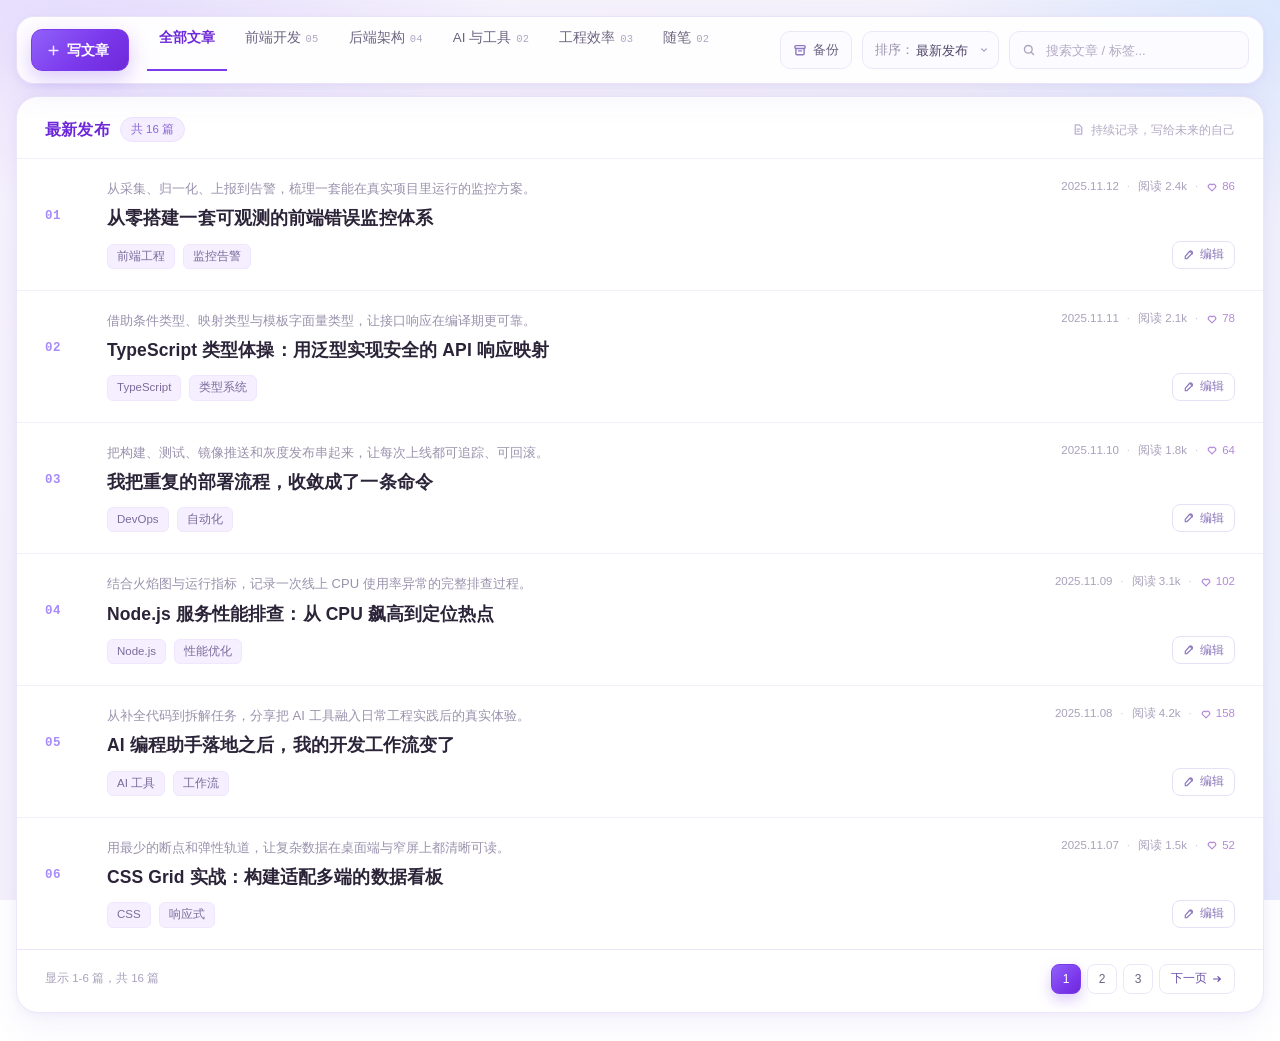
==== index.html @ 9acbb9e1 "提交代码" ====
<!doctype html>
<html lang="zh-CN">
<head>
<!-- 文章列表页（站点入口）：结构在本文件，样式在 assets/css/list.css，数据与交互在 assets/js/list.js -->
<meta charset="UTF-8">
<meta name="viewport" content="width=device-width,initial-scale=1">
<title>全部文章 · 字间</title>
<link rel="stylesheet" href="assets/css/list.css">
</head>
<body>

<svg class="sprite" aria-hidden="true" focusable="false">
  <symbol id="i-plus" viewBox="0 0 16 16"><path d="M8 3.4v9.2M3.4 8h9.2"/></symbol>
  <symbol id="i-search" viewBox="0 0 16 16"><circle cx="7.2" cy="7.2" r="4.4"/><path d="m10.6 10.6 2.6 2.6"/></symbol>
  <symbol id="i-caret" viewBox="0 0 16 16"><path d="m4.8 6.4 3.2 3.2 3.2-3.2"/></symbol>
  <symbol id="i-heart" viewBox="0 0 16 16"><path d="M8 13.1 3.9 9.2A2.9 2.9 0 0 1 8 5.1a2.9 2.9 0 0 1 4.1 4.1Z"/></symbol>
  <symbol id="i-arrow" viewBox="0 0 16 16"><path d="M3.4 8h9M9.2 4.8 12.4 8l-3.2 3.2"/></symbol>
  <symbol id="i-doc" viewBox="0 0 16 16"><path d="M4 2.4h5l3 3v8.2H4z"/><path d="M6.2 7.6h3.6M6.2 10.2h2.4"/></symbol>
  <symbol id="i-pen" viewBox="0 0 16 16"><path d="M3 13h2.1l6.9-6.9a1.7 1.7 0 0 0 0-2.4l-.7-.7a1.7 1.7 0 0 0-2.4 0L3 9.9Z"/><path d="M9.6 3.6 12.4 6.4"/></symbol>
  <symbol id="i-archive" viewBox="0 0 16 16"><rect x="2.2" y="3" width="11.6" height="3.2" rx="1"/><path d="M3.3 6.2v6.1c0 .7.5 1.2 1.2 1.2h7c.7 0 1.2-.5 1.2-1.2V6.2M6.3 9h3.4"/></symbol>
  <symbol id="i-download" viewBox="0 0 16 16"><path d="M8 2.8v7.1M5.2 7.3 8 10.1l2.8-2.8M3.2 12.8h9.6"/></symbol>
  <symbol id="i-upload" viewBox="0 0 16 16"><path d="M8 10.3V3.2M5.2 6 8 3.2 10.8 6M3.2 12.8h9.6"/></symbol>
  <symbol id="i-close" viewBox="0 0 16 16"><path d="m4.4 4.4 7.2 7.2M11.6 4.4l-7.2 7.2"/></symbol>
</svg>

<header class="topbar">
  <a class="write-btn" href="edit.html"><svg class="icon"><use href="#i-plus"/></svg>写文章</a>

  <nav class="tabs" id="tabs" aria-label="文章分类">
    <button class="tab is-active" type="button" data-cat="all">全部文章</button>
    <button class="tab" type="button" data-cat="frontend">前端开发<span class="tab-count" data-count="frontend">00</span></button>
    <button class="tab" type="button" data-cat="backend">后端架构<span class="tab-count" data-count="backend">00</span></button>
    <button class="tab" type="button" data-cat="ai">AI 与工具<span class="tab-count" data-count="ai">00</span></button>
    <button class="tab" type="button" data-cat="engineering">工程效率<span class="tab-count" data-count="engineering">00</span></button>
    <button class="tab" type="button" data-cat="essay">随笔<span class="tab-count" data-count="essay">00</span></button>
  </nav>

  <div class="tools">
    <button class="backup-btn" id="backupBtn" type="button" title="备份与恢复" aria-label="备份与恢复">
      <svg class="icon"><use href="#i-archive"/></svg><span>备份</span>
    </button>

    <label class="sort">
      <span class="sort-label">排序：</span>
      <select id="sortSelect" aria-label="排序方式">
        <option value="latest">最新发布</option>
        <option value="reads">最多阅读</option>
        <option value="likes">最多点赞</option>
      </select>
      <svg class="icon caret"><use href="#i-caret"/></svg>
    </label>

    <label class="search">
      <svg class="icon"><use href="#i-search"/></svg>
      <input id="searchInput" type="search" placeholder="搜索文章 / 标签..." autocomplete="off" aria-label="搜索文章">
    </label>
  </div>
</header>

<main class="shell">
  <section class="panel">
    <div class="panel-head">
      <div class="panel-title">
        <h1 id="listTitle">最新发布</h1>
        <span class="count-pill" id="totalCount">共 0 篇</span>
      </div>
      <div class="panel-hint">
        <svg class="icon"><use href="#i-doc"/></svg>
        <span>持续记录，写给未来的自己</span>
      </div>
    </div>

    <div class="article-list" id="articleList" aria-live="polite">
      <div class="list-loading">正在读取文章…</div>
    </div>

    <div class="empty-state" id="emptyState" hidden>
      <div class="empty-icon"><svg class="icon"><use href="#i-search"/></svg></div>
      <p class="empty-title">没有找到相关文章</p>
      <p class="empty-hint">换个关键词，或者切回“全部文章”看看</p>
      <button class="empty-btn" type="button" id="resetFilter">重置筛选</button>
    </div>

    <footer class="panel-foot">
      <span class="range" id="rangeInfo">显示 0-0 篇，共 0 篇</span>
      <nav class="pager" id="pager" aria-label="分页"></nav>
    </footer>
  </section>
</main>

<div class="modal" id="backupModal" hidden>
  <div class="modal-backdrop" data-close-backup></div>
  <section class="modal-card" role="dialog" aria-modal="true" aria-labelledby="backupTitle">
    <header class="modal-head">
      <div>
        <h2 id="backupTitle">备份与恢复</h2>
        <p>把文章和本地图片打包保存，换浏览器或重装前可以先备份。</p>
      </div>
      <button class="modal-close" type="button" data-close-backup aria-label="关闭备份窗口">
        <svg class="icon"><use href="#i-close"/></svg>
      </button>
    </header>

    <div class="modal-body">
      <section class="backup-block">
        <div class="backup-block-head">
          <span class="backup-icon"><svg class="icon"><use href="#i-download"/></svg></span>
          <div>
            <h3>导出备份</h3>
            <p>生成一个 JSON 文件，包含全部文章正文和本地图片。</p>
          </div>
        </div>
        <div class="backup-row">
          <button class="backup-primary" id="exportBackupBtn" type="button"><svg class="icon"><use href="#i-download"/></svg><span id="exportBackupText">下载备份</span></button>
          <span class="backup-stats" id="backupStats">正在统计…</span>
        </div>
      </section>

      <section class="backup-block">
        <div class="backup-block-head">
          <span class="backup-icon"><svg class="icon"><use href="#i-upload"/></svg></span>
          <div>
            <h3>导入备份</h3>
            <p>选择一个之前导出的 JSON 备份文件。</p>
          </div>
        </div>
        <div class="import-modes">
          <label class="import-mode">
            <input type="radio" name="importMode" value="merge" checked>
            <span><b>合并导入</b><small>保留现有文章，跳过同 ID 的文章</small></span>
          </label>
          <label class="import-mode">
            <input type="radio" name="importMode" value="replace">
            <span><b>覆盖恢复</b><small>清空现有文章和图片，再恢复备份</small></span>
          </label>
        </div>
        <label class="backup-file" id="backupFileLabel">
          <svg class="icon"><use href="#i-upload"/></svg>
          <span id="backupFileText">选择备份文件</span>
          <input id="importFile" type="file" accept=".json,application/json" hidden>
        </label>
      </section>

      <p class="backup-note">备份保存在本机；清空浏览器站点数据前，请先把备份文件移到其他位置。</p>
    </div>
  </section>
</div>

<div class="toast" id="toast" role="status" aria-live="polite"></div>

<script src="assets/js/shared.js"></script>
<script src="assets/js/seed.js"></script>
<script src="assets/js/db.js"></script>
<script src="assets/js/list.js"></script>
</body>
</html>
---- assets/css/list.css ----
/* ============================================================
   index.html 样式（与 edit.html 同一套淡紫卡片主题）
   ============================================================ */
:root{
  --bg-a:#f7f3fd;
  --bg-b:#f4f1fb;
  --bg-c:#edf2fd;
  --panel:#fff;
  --line:#ece6f8;
  --line-strong:#e2d8f5;
  --line-soft:#f3eefc;
  --ink:#2c2440;
  --ink-2:#5d5473;
  --muted:#8f88a0;
  --muted-2:#a9a1bb;
  --purple:#8b5cf6;
  --purple-strong:#7c3aed;
  --purple-deep:#6d28d9;
  --purple-soft:#f4eeff;
  --shadow:0 12px 34px rgba(104,64,196,.07),0 2px 8px rgba(104,64,196,.05);
  --shadow-lift:0 16px 40px rgba(104,64,196,.12),0 4px 12px rgba(104,64,196,.07);
  --ui-font:-apple-system,BlinkMacSystemFont,"PingFang SC","Hiragino Sans GB","Microsoft YaHei",sans-serif;
  --mono:"SF Mono",Menlo,Consolas,monospace;
}

*{box-sizing:border-box}
body{
  margin:0;min-height:100vh;
  color:var(--ink);
  font:14px/1.5 var(--ui-font);
  -webkit-font-smoothing:antialiased;
  background:
    radial-gradient(58% 46% at 4% -6%,rgba(196,181,253,.42) 0%,rgba(196,181,253,0) 62%),
    radial-gradient(52% 46% at 102% -2%,rgba(191,219,254,.5) 0%,rgba(191,219,254,0) 60%),
    radial-gradient(50% 40% at 92% 108%,rgba(221,214,254,.32) 0%,rgba(221,214,254,0) 65%),
    linear-gradient(135deg,var(--bg-a) 0%,var(--bg-b) 45%,var(--bg-c) 100%);
  background-attachment:fixed;
}
::selection{background:#e6d9ff;color:#3b2a63}
a{color:inherit}
button{font-family:inherit;color:inherit}
.sprite{position:absolute;width:0;height:0;overflow:hidden}
svg.icon{width:16px;height:16px;flex:none;fill:none;stroke:currentColor;stroke-width:1.6;stroke-linecap:round;stroke-linejoin:round}

/* ---------------- 顶栏 ---------------- */
.topbar{
  display:flex;align-items:center;gap:18px;
  margin:16px 16px 12px;padding:12px 14px;
  background:rgba(255,255,255,.92);
  border:1px solid rgba(233,226,248,.95);
  border-radius:18px;
  box-shadow:var(--shadow);
  backdrop-filter:blur(12px);
  -webkit-backdrop-filter:blur(12px);
}
.write-btn{
  display:inline-flex;align-items:center;gap:6px;
  height:42px;padding:0 18px 0 14px;flex:none;
  border:1px solid #7c3aed;border-radius:11px;
  background:linear-gradient(135deg,#9061f9 0%,#7c3aed 55%,#6d28d9 100%);
  color:#fff;font-size:14px;font-weight:600;letter-spacing:.2px;text-decoration:none;
  box-shadow:0 8px 20px rgba(124,58,237,.26);
  transition:filter .15s,box-shadow .15s,transform .1s;
}
.write-btn .icon{width:15px;height:15px;color:#f4e9ff}
.write-btn:hover{filter:brightness(1.05);box-shadow:0 12px 26px rgba(124,58,237,.32)}
.write-btn:active{transform:translateY(1px)}

.tabs{
  display:flex;align-items:center;gap:6px;
  min-width:0;overflow-x:auto;scrollbar-width:none;
}
.tabs::-webkit-scrollbar{display:none}
.tab{
  position:relative;display:inline-flex;align-items:flex-start;gap:5px;
  height:42px;padding:0 12px;flex:none;
  border:0;border-bottom:2px solid transparent;background:transparent;
  color:#6d6481;font-size:13.5px;white-space:nowrap;cursor:pointer;
  transition:color .15s,background .15s,border-color .15s;
}
.tab:hover{color:var(--purple-strong)}
.tab.is-active{color:var(--purple-deep);font-weight:600;border-bottom-color:var(--purple-strong)}
.tab-count{
  position:relative;top:4px;
  font-size:10.5px;font-weight:500;color:#aea6c0;
  font-family:var(--mono);letter-spacing:.2px;
}
.tab.is-active .tab-count{color:#9b7fe0}

.tools{display:flex;align-items:center;gap:10px;margin-left:auto;flex:none;min-width:0}
.backup-btn{
  display:inline-flex;align-items:center;justify-content:center;gap:6px;
  height:38px;padding:0 12px;flex:none;
  border:1px solid var(--line);border-radius:10px;background:#fcfbff;
  color:#6d6481;font-size:12.5px;cursor:pointer;
  transition:background .15s,border-color .15s,color .15s,box-shadow .15s;
}
.backup-btn .icon{width:14px;height:14px;color:#8f79c4}
.backup-btn:hover{background:#fff;border-color:#dfd3f7;color:var(--purple-strong);box-shadow:0 4px 12px rgba(124,58,237,.07)}
.sort{
  position:relative;display:inline-flex;align-items:center;
  height:38px;padding:0 10px 0 12px;
  border:1px solid var(--line);border-radius:10px;background:#fcfbff;
  color:#8f88a0;transition:border-color .15s,box-shadow .15s,background .15s;
}
.sort:hover{border-color:#dfd3f7;background:#fff}
.sort:focus-within{border-color:#cbb8f3;box-shadow:0 0 0 4px rgba(139,92,246,.1)}
.sort-label{font-size:12.5px;color:#9a92ad}
.sort select{
  appearance:none;-webkit-appearance:none;
  height:100%;padding:0 20px 0 2px;
  border:0;outline:none;background:transparent;
  color:#4f4568;font-size:13px;font-family:inherit;cursor:pointer;
}
.sort .caret{position:absolute;right:8px;width:12px;height:12px;color:#a79ec0;pointer-events:none}
.search{
  display:flex;align-items:center;gap:8px;
  width:240px;height:38px;padding:0 12px;
  min-width:0;
  border:1px solid var(--line);border-radius:10px;background:#fcfbff;
  transition:border-color .15s,box-shadow .15s,background .15s;
}
.search:focus-within{background:#fff;border-color:#cbb8f3;box-shadow:0 0 0 4px rgba(139,92,246,.1)}
.search .icon{width:14px;height:14px;color:#ada4bf}
.search input{
  flex:1;min-width:0;border:0;outline:none;background:transparent;
  color:var(--ink);font:13px var(--ui-font);
}
.search input::placeholder{color:#b3abc4}

/* ---------------- 列表卡片 ---------------- */
.shell{padding:0 16px 28px}
.panel{
  width:100%;
  background:var(--panel);
  border:1px solid var(--line);
  border-radius:22px;
  box-shadow:var(--shadow);
  overflow:hidden;
}
.panel-head{
  display:flex;align-items:center;justify-content:space-between;gap:16px;
  padding:20px 28px 16px;
}
.panel-title{display:flex;align-items:center;gap:10px;min-width:0}
.panel-title h1{margin:0;font-size:16px;font-weight:600;color:var(--purple-deep);letter-spacing:.2px}
.count-pill{
  padding:3px 10px;border-radius:999px;
  background:#f4eeff;border:1px solid #ecdfFF;
  color:#8a68d6;font-size:11.5px;white-space:nowrap;
}
.panel-hint{display:flex;align-items:center;gap:6px;color:#b3abc4;font-size:12px}
.panel-hint .icon{width:13px;height:13px;color:#bcb1d2}

/* 列表行 */
.article-list{padding:0}
.list-loading{padding:64px 24px;text-align:center;color:var(--muted);font-size:13px}
.list-loading::before{
  content:"";display:block;width:22px;height:22px;margin:0 auto 12px;
  border:2px solid #eadffb;border-top-color:var(--purple);border-radius:50%;
  animation:list-spin .8s linear infinite;
}
@keyframes list-spin{to{transform:rotate(360deg)}}
.row{
  display:grid;grid-template-columns:46px minmax(0,1fr) auto;column-gap:16px;
  padding:19px 28px 21px;
  border-top:1px solid var(--line-soft);
  transition:background .18s;
}
.row:hover{background:linear-gradient(90deg,#fbf8ff 0%,#fdfbff 58%,#fff 100%)}
.row-main{display:block;min-width:0;text-decoration:none;border-radius:10px}
.row-main:focus-visible{outline:2px solid #cbb8f3;outline-offset:4px}
.idx{
  font-family:var(--mono);font-size:12.5px;font-weight:600;letter-spacing:.5px;
  color:#a78bfa;padding-top:29px;
}
.row-main{min-width:0}
.summary{margin:0;color:#9a92ad;font-size:13px;line-height:1.7}
.title{margin:6px 0 12px;font-size:17.5px;line-height:1.45;font-weight:600;color:#2b2438;letter-spacing:.1px}
.row:hover .title{color:var(--purple-deep)}
.tags{display:flex;flex-wrap:wrap;gap:8px}
.tag{
  display:inline-block;padding:3px 9px;border-radius:6px;
  background:#f5efff;border:1px solid #f0e7ff;
  color:#7c6b9b;font-size:11.5px;line-height:1.5;
}
.meta{
  display:flex;align-items:center;gap:8px;
  justify-content:flex-end;
  color:#a9a1bb;font-size:11.5px;white-space:nowrap;
}
.meta .dot{color:#cdc5dc}
.meta .likes{display:inline-flex;align-items:center;gap:4px;color:#b48ad9}
.meta .likes .icon{width:12px;height:12px}
.row-side{display:flex;flex-direction:column;align-items:flex-end;justify-content:space-between;gap:10px;min-width:0}
.edit-link{
  display:inline-flex;align-items:center;gap:5px;
  height:28px;padding:0 10px;
  border:1px solid var(--line-strong);border-radius:8px;background:#fff;
  color:#6b51a8;font-size:11.5px;text-decoration:none;
  opacity:.78;transform:none;
  transition:opacity .15s,transform .15s,background .15s,border-color .15s,color .15s;
}
.edit-link .icon{width:12px;height:12px}
.edit-link:hover{background:var(--purple-soft);border-color:#d6c6f5;color:var(--purple-strong)}
.row:hover .edit-link,.edit-link:focus-visible{opacity:1}

/* 空状态 */
.empty-state{padding:64px 24px 72px;text-align:center}
.empty-state[hidden]{display:none}
.empty-icon{
  width:52px;height:52px;margin:0 auto 14px;border-radius:16px;
  display:grid;place-items:center;
  background:linear-gradient(150deg,#f5efff,#e9ddff);
  border:1px solid #e9dffc;color:#8b5cf6;
}
.empty-icon .icon{width:20px;height:20px}
.empty-title{margin:0 0 6px;font-size:15px;font-weight:600;color:#4b4166}
.empty-hint{margin:0 0 18px;font-size:12.5px;color:#a49bb6}
.empty-btn{
  height:36px;padding:0 16px;border:1px solid var(--line-strong);border-radius:10px;
  background:#fff;color:#6b51a8;font-size:13px;cursor:pointer;
  transition:background .15s,border-color .15s,color .15s;
}
.empty-btn:hover{background:var(--purple-soft);border-color:#d6c6f5;color:var(--purple-strong)}

/* 轻提示 */
.toast{
  position:fixed;left:50%;bottom:28px;transform:translate(-50%,12px);z-index:80;
  padding:10px 18px;border-radius:11px;
  background:rgba(44,32,74,.94);border:1px solid rgba(196,181,253,.35);
  color:#f6f1ff;font-size:13px;opacity:0;pointer-events:none;
  box-shadow:0 12px 30px rgba(44,25,90,.25);
  transition:opacity .2s,transform .2s;
}
.toast.is-show{opacity:1;transform:translate(-50%,0)}

/* 备份与恢复 */
.modal{position:fixed;inset:0;z-index:90;display:grid;place-items:center;padding:20px}
.modal[hidden]{display:none}
.modal-backdrop{position:absolute;inset:0;background:rgba(40,28,70,.38);backdrop-filter:blur(4px);-webkit-backdrop-filter:blur(4px)}
.modal-card{
  position:relative;width:min(560px,100%);max-height:calc(100vh - 40px);overflow:auto;
  background:#fff;border:1px solid var(--line);border-radius:22px;
  box-shadow:0 30px 80px rgba(50,30,100,.28);
  animation:modal-in .16s ease-out;
}
@keyframes modal-in{from{opacity:0;transform:translateY(8px) scale(.985)}to{opacity:1;transform:none}}
.modal-head{display:flex;align-items:flex-start;justify-content:space-between;gap:16px;padding:22px 24px 16px;border-bottom:1px solid var(--line-soft)}
.modal-head h2{margin:0 0 5px;color:var(--purple-deep);font-size:18px}
.modal-head p{margin:0;color:#9a92ad;font-size:12px;line-height:1.7}
.modal-close{display:grid;place-items:center;width:32px;height:32px;flex:none;border:1px solid var(--line);border-radius:9px;background:#fff;color:#8f88a0;cursor:pointer}
.modal-close:hover{background:var(--purple-soft);border-color:#d6c6f5;color:var(--purple-strong)}
.modal-body{display:grid;gap:13px;padding:18px 24px 22px}
.backup-block{display:grid;gap:12px;padding:15px;border:1px solid var(--line);border-radius:14px;background:#fcfbff}
.backup-block-head{display:flex;align-items:flex-start;gap:11px}
.backup-icon{display:grid;place-items:center;width:34px;height:34px;flex:none;border-radius:10px;background:#f2eaff;color:var(--purple-strong)}
.backup-icon .icon{width:15px;height:15px}
.backup-block h3{margin:0 0 3px;color:#3b3153;font-size:13.5px}
.backup-block p{margin:0;color:#9a92ad;font-size:11.5px;line-height:1.7}
.backup-row{display:flex;align-items:center;gap:12px;flex-wrap:wrap}
.backup-primary{
  display:inline-flex;align-items:center;gap:6px;height:36px;padding:0 14px;
  border:1px solid #7c3aed;border-radius:9px;color:#fff;font-size:12.5px;font-weight:600;cursor:pointer;
  background:linear-gradient(135deg,#9061f9,#7c3aed 60%,#6d28d9);
  box-shadow:0 6px 15px rgba(124,58,237,.22);
}
.backup-primary:hover{filter:brightness(1.05)}
.backup-primary:disabled{opacity:.65;cursor:wait;filter:none}
.backup-stats{color:#a49bb6;font-size:11.5px}
.import-modes{display:grid;gap:8px}
.import-mode{display:flex;align-items:flex-start;gap:9px;padding:9px 10px;border:1px solid var(--line);border-radius:10px;background:#fff;cursor:pointer;transition:border-color .15s,background .15s,box-shadow .15s}
.import-mode:has(input:checked){border-color:#cbb8f3;background:#faf7ff;box-shadow:0 0 0 3px rgba(139,92,246,.08)}
.import-mode input{margin:2px 0 0;accent-color:var(--purple-strong)}
.import-mode b{display:block;color:#4f4568;font-size:12px}
.import-mode small{display:block;margin-top:2px;color:#a49bb6;font-size:10.5px;line-height:1.6}
.backup-file{
  display:inline-flex;align-items:center;justify-content:center;gap:7px;height:38px;
  border:1px dashed #d6c6f5;border-radius:10px;background:#fff;color:#6b51a8;
  font-size:12.5px;cursor:pointer;transition:background .15s,border-color .15s,color .15s;
}
.backup-file:hover{background:var(--purple-soft);border-color:#c6b1ef;color:var(--purple-strong)}
.backup-file.is-busy{opacity:.6;pointer-events:none}
.backup-note{margin:0;color:#a49bb6;font-size:10.5px;line-height:1.7}

/* 底部分页 */
.panel-foot{
  display:flex;align-items:center;justify-content:space-between;gap:16px;
  padding:14px 28px 18px;border-top:1px solid var(--line);
}
.range{color:#a9a1bb;font-size:11.5px}
.pager{display:flex;align-items:center;gap:6px}
.pager button{
  min-width:30px;height:30px;padding:0 9px;
  border:1px solid var(--line);border-radius:8px;background:#fff;
  color:#6d6481;font-size:12px;cursor:pointer;
  transition:background .15s,border-color .15s,color .15s,box-shadow .15s;
}
.pager button:hover{border-color:#d9cbf5;color:var(--purple-strong);background:#faf7ff}
.pager button.is-active{
  border-color:#7c3aed;color:#fff;
  background:linear-gradient(135deg,#9061f9 0%,#7c3aed 60%,#6d28d9 100%);
  box-shadow:0 6px 14px rgba(124,58,237,.26);
}
.pager .gap{color:#c3bad4;font-size:12px;padding:0 2px;user-select:none}
.pager .next{
  display:inline-flex;align-items:center;gap:4px;
  min-width:0;padding:0 11px;color:#6b51a8;
}
.pager .next .icon{width:12px;height:12px}
.pager button:disabled{color:#c7c0d4;cursor:not-allowed;background:#fbfaff;border-color:var(--line-soft);box-shadow:none}

/* ---------------- 自适应 ---------------- */
@media (max-width:1240px){
  .search{width:200px}
  .topbar{gap:12px}
}
@media (max-width:1040px){
  .topbar{flex-wrap:wrap;row-gap:10px}
  .tabs{order:3;width:100%}
  .tools{flex:1}
  .search{flex:1;width:auto}
}
@media (max-width:760px){
  .topbar{margin:10px 10px 10px;padding:10px;border-radius:16px}
  .write-btn{height:38px;padding:0 14px 0 11px;font-size:13px}
  .tools{flex:1 1 100%;flex-wrap:wrap;gap:8px}
  .backup-btn{width:38px;padding:0}
  .backup-btn span{display:none}
  .sort{flex:none}
  .search{flex:1 1 150px;width:auto;min-width:0}
  .tab{height:38px;padding:0 9px;font-size:13px}
  .shell{padding:0 10px 20px}
  .panel{border-radius:18px}
  .panel-head{padding:16px 16px 12px}
  .panel-hint{display:none}
  .row{grid-template-columns:32px minmax(0,1fr) auto;column-gap:10px;padding:16px 16px 18px}
  .idx{padding-top:22px;font-size:11.5px}
  .title{font-size:16px;margin:5px 0 10px}
  .summary{font-size:12.5px}
  .row-side{justify-content:flex-start;gap:12px}
  .meta{display:none}
  .edit-link{opacity:1;transform:none;width:30px;height:30px;padding:0;justify-content:center;font-size:0}
  .edit-link .icon{width:14px;height:14px}
  .panel-foot{flex-wrap:wrap;gap:10px;padding:12px 16px 16px}
  .pager{margin-left:auto}
  .modal{padding:10px}
  .modal-card{max-height:calc(100vh - 20px);border-radius:18px}
  .modal-head{padding:18px 17px 13px}
  .modal-body{padding:14px 17px 18px}
}
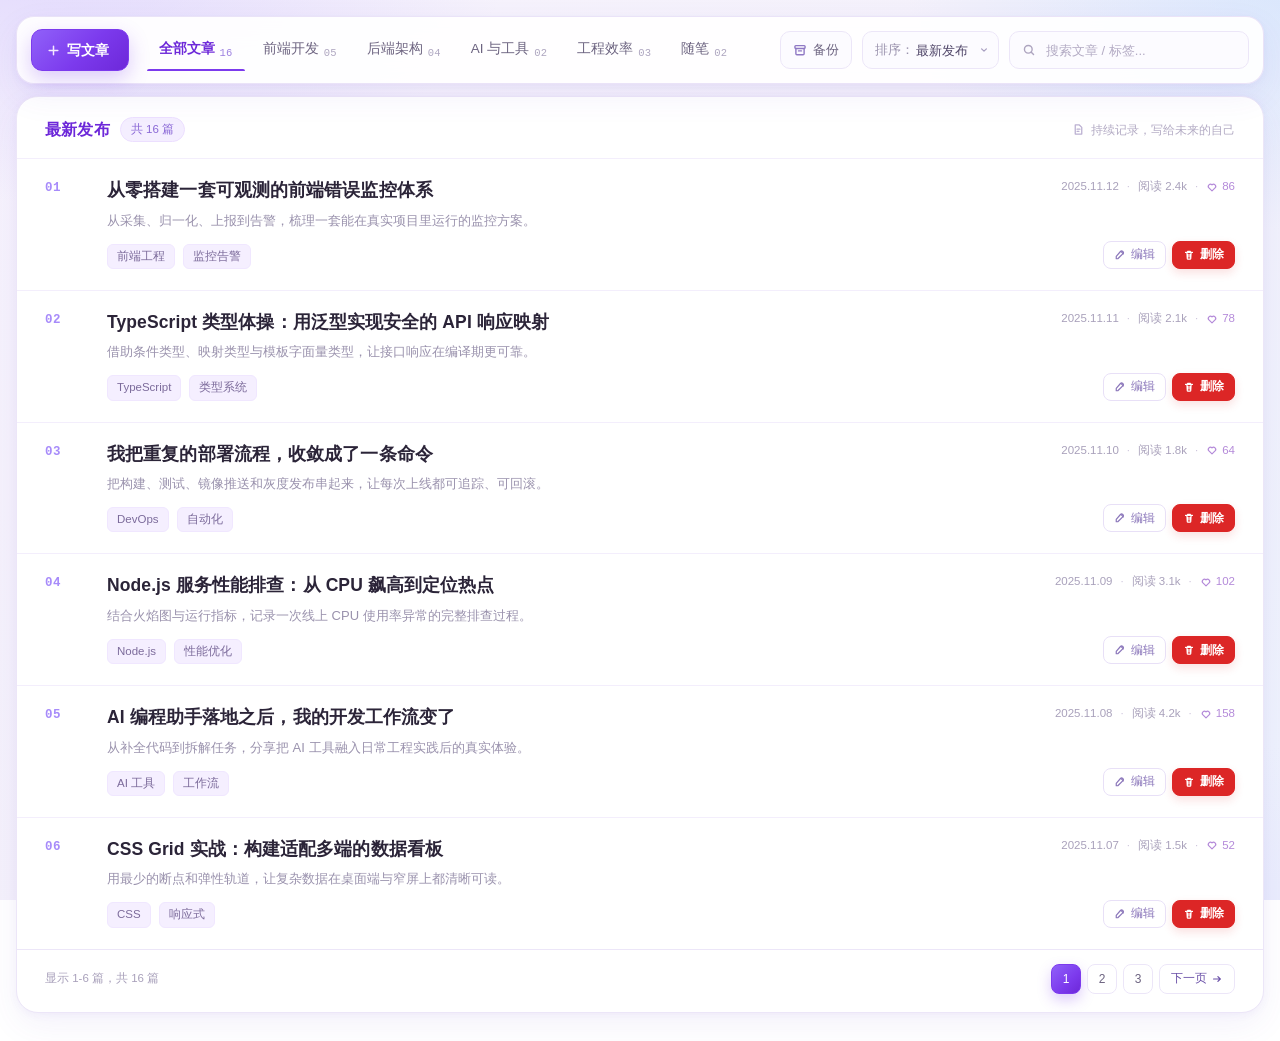
==== commit 826c5e6e: "提交代码" ====
--- a/index.html
+++ b/index.html
@@ -17,6 +17,7 @@
   <symbol id="i-arrow" viewBox="0 0 16 16"><path d="M3.4 8h9M9.2 4.8 12.4 8l-3.2 3.2"/></symbol>
   <symbol id="i-doc" viewBox="0 0 16 16"><path d="M4 2.4h5l3 3v8.2H4z"/><path d="M6.2 7.6h3.6M6.2 10.2h2.4"/></symbol>
   <symbol id="i-pen" viewBox="0 0 16 16"><path d="M3 13h2.1l6.9-6.9a1.7 1.7 0 0 0 0-2.4l-.7-.7a1.7 1.7 0 0 0-2.4 0L3 9.9Z"/><path d="M9.6 3.6 12.4 6.4"/></symbol>
+  <symbol id="i-trash" viewBox="0 0 16 16"><path d="M3.4 4.6h9.2M6.2 4.6V3.1h3.6v1.5M5.2 4.6l.5 8c0 .5.4.9.9.9h2.8c.5 0 .9-.4.9-.9l.5-8M6.7 7v3.7M9.3 7v3.7"/></symbol>
   <symbol id="i-archive" viewBox="0 0 16 16"><rect x="2.2" y="3" width="11.6" height="3.2" rx="1"/><path d="M3.3 6.2v6.1c0 .7.5 1.2 1.2 1.2h7c.7 0 1.2-.5 1.2-1.2V6.2M6.3 9h3.4"/></symbol>
   <symbol id="i-download" viewBox="0 0 16 16"><path d="M8 2.8v7.1M5.2 7.3 8 10.1l2.8-2.8M3.2 12.8h9.6"/></symbol>
   <symbol id="i-upload" viewBox="0 0 16 16"><path d="M8 10.3V3.2M5.2 6 8 3.2 10.8 6M3.2 12.8h9.6"/></symbol>
@@ -27,12 +28,13 @@
   <a class="write-btn" href="edit.html"><svg class="icon"><use href="#i-plus"/></svg>写文章</a>
 
   <nav class="tabs" id="tabs" aria-label="文章分类">
-    <button class="tab is-active" type="button" data-cat="all">全部文章</button>
+    <button class="tab is-active" type="button" data-cat="all">全部文章<span class="tab-count" data-count="all">00</span></button>
     <button class="tab" type="button" data-cat="frontend">前端开发<span class="tab-count" data-count="frontend">00</span></button>
     <button class="tab" type="button" data-cat="backend">后端架构<span class="tab-count" data-count="backend">00</span></button>
     <button class="tab" type="button" data-cat="ai">AI 与工具<span class="tab-count" data-count="ai">00</span></button>
     <button class="tab" type="button" data-cat="engineering">工程效率<span class="tab-count" data-count="engineering">00</span></button>
     <button class="tab" type="button" data-cat="essay">随笔<span class="tab-count" data-count="essay">00</span></button>
+    <span class="tab-indicator" id="tabIndicator" aria-hidden="true"></span>
   </nav>
 
   <div class="tools">
@@ -146,6 +148,32 @@
   </section>
 </div>
 
+<div class="modal" id="deleteModal" hidden>
+  <div class="modal-backdrop" data-close-delete></div>
+  <section class="modal-card delete-card" role="alertdialog" aria-modal="true" aria-labelledby="deleteTitle" aria-describedby="deleteHint">
+    <header class="modal-head">
+      <div>
+        <h2 id="deleteTitle">删除这篇文章？</h2>
+        <p>删除后无法恢复，请确认后再继续。</p>
+      </div>
+      <button class="modal-close" type="button" data-close-delete aria-label="关闭删除确认">
+        <svg class="icon"><use href="#i-close"/></svg>
+      </button>
+    </header>
+    <div class="modal-body delete-body">
+      <span class="delete-warning-icon"><svg class="icon"><use href="#i-trash"/></svg></span>
+      <div>
+        <p class="delete-hint" id="deleteHint">将永久删除以下文章及其本地图片：</p>
+        <p class="delete-article-name" id="deleteArticleName"></p>
+      </div>
+    </div>
+    <footer class="delete-foot">
+      <button class="delete-cancel" type="button" data-close-delete>取消</button>
+      <button class="delete-confirm" id="confirmDeleteBtn" type="button"><svg class="icon"><use href="#i-trash"/></svg>确认删除</button>
+    </footer>
+  </section>
+</div>
+
 <div class="toast" id="toast" role="status" aria-live="polite"></div>
 
 <script src="assets/js/shared.js"></script>
--- a/assets/css/list.css
+++ b/assets/css/list.css
@@ -67,19 +67,27 @@
 .write-btn:active{transform:translateY(1px)}
 
 .tabs{
-  display:flex;align-items:center;gap:6px;
+  position:relative;display:flex;align-items:center;gap:6px;
   min-width:0;overflow-x:auto;scrollbar-width:none;
 }
 .tabs::-webkit-scrollbar{display:none}
+.tab-indicator{
+  position:absolute;left:0;bottom:0;width:0;height:2px;
+  border-radius:2px 2px 0 0;background:var(--purple-strong);pointer-events:none;
+  transform:translate3d(0,0,0);
+  transition:transform .3s cubic-bezier(.33,1,.68,1),width .3s cubic-bezier(.33,1,.68,1);
+  will-change:transform,width;
+}
+.tab-indicator.is-instant{transition:none}
 .tab{
-  position:relative;display:inline-flex;align-items:flex-start;gap:5px;
+  position:relative;display:inline-flex;align-items:center;gap:5px;
   height:42px;padding:0 12px;flex:none;
   border:0;border-bottom:2px solid transparent;background:transparent;
   color:#6d6481;font-size:13.5px;white-space:nowrap;cursor:pointer;
   transition:color .15s,background .15s,border-color .15s;
 }
 .tab:hover{color:var(--purple-strong)}
-.tab.is-active{color:var(--purple-deep);font-weight:600;border-bottom-color:var(--purple-strong)}
+.tab.is-active{color:var(--purple-deep);font-weight:600}
 .tab-count{
   position:relative;top:4px;
   font-size:10.5px;font-weight:500;color:#aea6c0;
@@ -172,11 +180,11 @@
 .row-main:focus-visible{outline:2px solid #cbb8f3;outline-offset:4px}
 .idx{
   font-family:var(--mono);font-size:12.5px;font-weight:600;letter-spacing:.5px;
-  color:#a78bfa;padding-top:29px;
+  color:#a78bfa;padding-top:1px;
 }
 .row-main{min-width:0}
-.summary{margin:0;color:#9a92ad;font-size:13px;line-height:1.7}
-.title{margin:6px 0 12px;font-size:17.5px;line-height:1.45;font-weight:600;color:#2b2438;letter-spacing:.1px}
+.title{margin:0 0 6px;font-size:17.5px;line-height:1.45;font-weight:600;color:#2b2438;letter-spacing:.1px}
+.summary{margin:0 0 12px;color:#9a92ad;font-size:13px;line-height:1.7}
 .row:hover .title{color:var(--purple-deep)}
 .tags{display:flex;flex-wrap:wrap;gap:8px}
 .tag{
@@ -193,6 +201,7 @@
 .meta .likes{display:inline-flex;align-items:center;gap:4px;color:#b48ad9}
 .meta .likes .icon{width:12px;height:12px}
 .row-side{display:flex;flex-direction:column;align-items:flex-end;justify-content:space-between;gap:10px;min-width:0}
+.row-actions{display:flex;align-items:center;justify-content:flex-end;gap:6px}
 .edit-link{
   display:inline-flex;align-items:center;gap:5px;
   height:28px;padding:0 10px;
@@ -204,6 +213,18 @@
 .edit-link .icon{width:12px;height:12px}
 .edit-link:hover{background:var(--purple-soft);border-color:#d6c6f5;color:var(--purple-strong)}
 .row:hover .edit-link,.edit-link:focus-visible{opacity:1}
+.delete-btn{
+  display:inline-flex;align-items:center;gap:5px;
+  height:28px;padding:0 10px;
+  border:1px solid #dc2626;border-radius:8px;background:#dc2626;
+  color:#fff;font-size:11.5px;font-weight:600;cursor:pointer;
+  box-shadow:0 4px 10px rgba(220,38,38,.14);
+  transition:background .15s,border-color .15s,box-shadow .15s,transform .15s;
+}
+.delete-btn .icon{width:12px;height:12px}
+.delete-btn:hover{background:#b91c1c;border-color:#b91c1c;box-shadow:0 6px 14px rgba(185,28,28,.2)}
+.delete-btn:active{transform:translateY(1px)}
+.delete-btn:focus-visible{outline:2px solid #fecaca;outline-offset:2px}
 
 /* 空状态 */
 .empty-state{padding:64px 24px 72px;text-align:center}
@@ -283,6 +304,31 @@
 .backup-file.is-busy{opacity:.6;pointer-events:none}
 .backup-note{margin:0;color:#a49bb6;font-size:10.5px;line-height:1.7}
 
+/* 删除确认 */
+.delete-card{width:min(440px,100%)}
+.delete-body{grid-template-columns:auto minmax(0,1fr);align-items:start;gap:12px;padding:20px 24px}
+.delete-warning-icon{
+  display:grid;place-items:center;width:38px;height:38px;flex:none;
+  border-radius:11px;background:#fff1f2;color:#dc2626;
+}
+.delete-warning-icon .icon{width:17px;height:17px}
+.delete-hint{margin:1px 0 6px;color:#8f88a0;font-size:12px;line-height:1.7}
+.delete-article-name{
+  margin:0;color:#3b3153;font-size:13.5px;font-weight:600;line-height:1.65;
+  overflow-wrap:anywhere;
+}
+.delete-foot{display:flex;justify-content:flex-end;gap:9px;padding:0 24px 22px}
+.delete-cancel,.delete-confirm{
+  display:inline-flex;align-items:center;justify-content:center;gap:5px;
+  height:36px;padding:0 15px;border-radius:9px;font-size:12.5px;font-weight:600;cursor:pointer;
+}
+.delete-cancel{border:1px solid var(--line-strong);background:#fff;color:#6b6480}
+.delete-cancel:hover{background:#faf8ff;border-color:#d6c6f5;color:var(--purple-strong)}
+.delete-confirm{border:1px solid #dc2626;background:#dc2626;color:#fff;box-shadow:0 6px 14px rgba(220,38,38,.16)}
+.delete-confirm:hover{background:#b91c1c;border-color:#b91c1c}
+.delete-confirm:disabled{opacity:.65;cursor:wait;box-shadow:none}
+.delete-confirm .icon{width:13px;height:13px}
+
 /* 底部分页 */
 .panel-foot{
   display:flex;align-items:center;justify-content:space-between;gap:16px;
@@ -335,13 +381,14 @@
   .panel-head{padding:16px 16px 12px}
   .panel-hint{display:none}
   .row{grid-template-columns:32px minmax(0,1fr) auto;column-gap:10px;padding:16px 16px 18px}
-  .idx{padding-top:22px;font-size:11.5px}
-  .title{font-size:16px;margin:5px 0 10px}
-  .summary{font-size:12.5px}
+  .idx{padding-top:1px;font-size:11.5px}
+  .title{font-size:16px;margin:0 0 5px}
+  .summary{font-size:12.5px;margin-bottom:10px}
   .row-side{justify-content:flex-start;gap:12px}
   .meta{display:none}
   .edit-link{opacity:1;transform:none;width:30px;height:30px;padding:0;justify-content:center;font-size:0}
   .edit-link .icon{width:14px;height:14px}
+  .delete-btn{height:30px;padding:0 9px;font-size:11px}
   .panel-foot{flex-wrap:wrap;gap:10px;padding:12px 16px 16px}
   .pager{margin-left:auto}
   .modal{padding:10px}
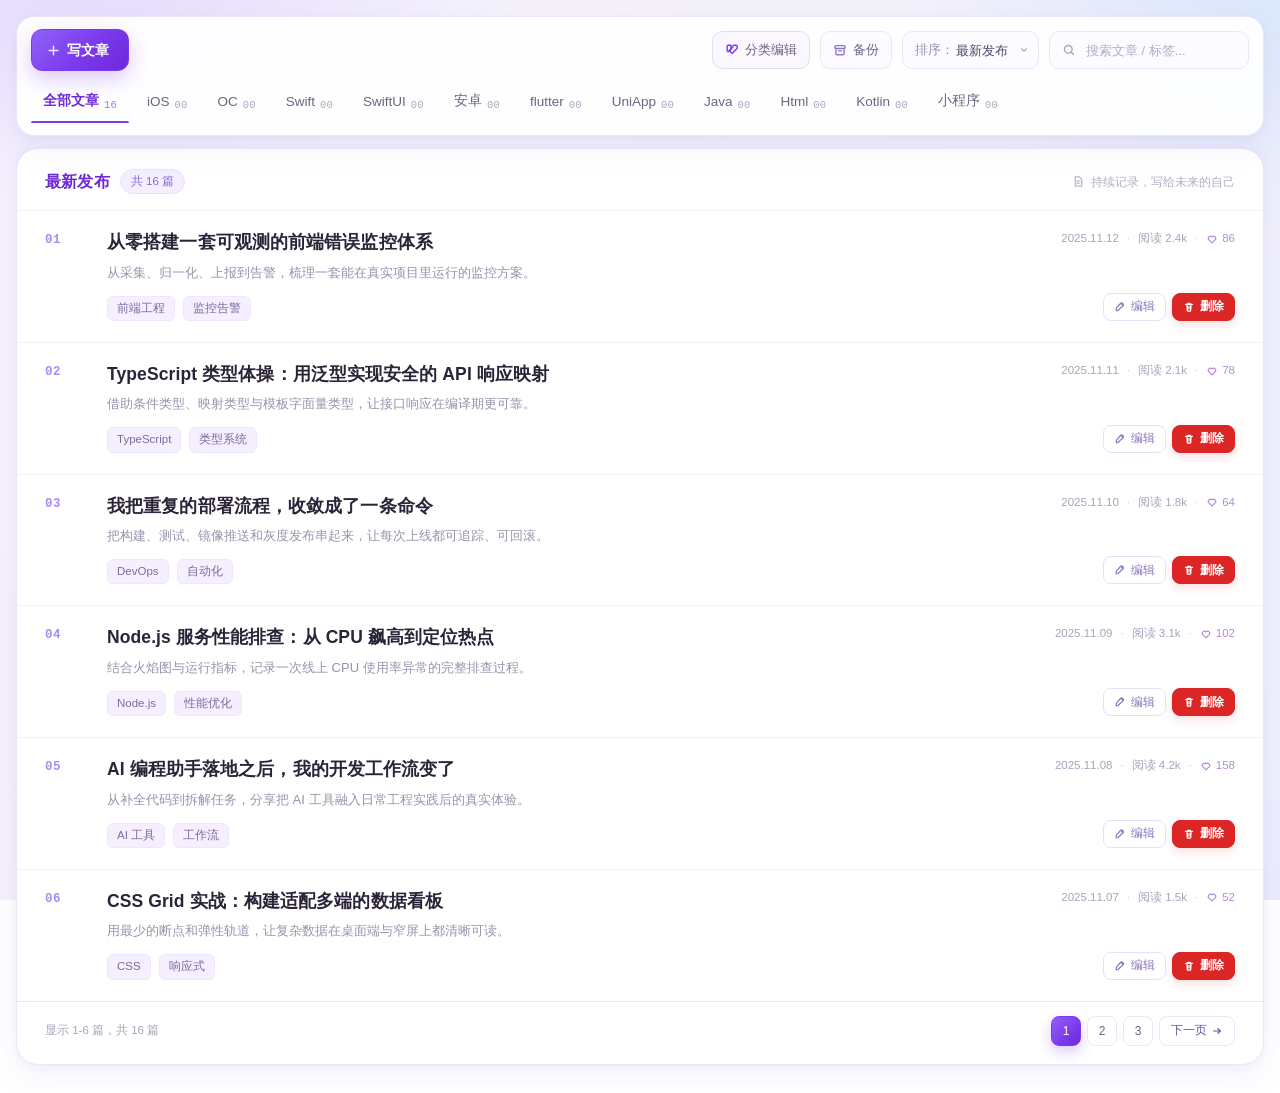
==== commit ad96a89e: "提交代码" ====
--- a/index.html
+++ b/index.html
@@ -22,6 +22,8 @@
   <symbol id="i-download" viewBox="0 0 16 16"><path d="M8 2.8v7.1M5.2 7.3 8 10.1l2.8-2.8M3.2 12.8h9.6"/></symbol>
   <symbol id="i-upload" viewBox="0 0 16 16"><path d="M8 10.3V3.2M5.2 6 8 3.2 10.8 6M3.2 12.8h9.6"/></symbol>
   <symbol id="i-close" viewBox="0 0 16 16"><path d="m4.4 4.4 7.2 7.2M11.6 4.4l-7.2 7.2"/></symbol>
+  <symbol id="i-tags" viewBox="0 0 16 16"><path d="M2.5 3.6c0-.6.5-1.1 1.1-1.1h3.2v4.2L3.5 10 2.5 9V3.6ZM9.2 3.6c0-.6.5-1.1 1.1-1.1h2.5c.6 0 1.1.5 1.1 1.1v2.5L8.2 12 5.6 9.4l3.6-5.8Z"/></symbol>
+  <symbol id="i-check" viewBox="0 0 16 16"><path d="m3.4 8.2 3 3 6.2-6.4"/></symbol>
 </svg>
 
 <header class="topbar">
@@ -29,15 +31,13 @@
 
   <nav class="tabs" id="tabs" aria-label="文章分类">
     <button class="tab is-active" type="button" data-cat="all">全部文章<span class="tab-count" data-count="all">00</span></button>
-    <button class="tab" type="button" data-cat="frontend">前端开发<span class="tab-count" data-count="frontend">00</span></button>
-    <button class="tab" type="button" data-cat="backend">后端架构<span class="tab-count" data-count="backend">00</span></button>
-    <button class="tab" type="button" data-cat="ai">AI 与工具<span class="tab-count" data-count="ai">00</span></button>
-    <button class="tab" type="button" data-cat="engineering">工程效率<span class="tab-count" data-count="engineering">00</span></button>
-    <button class="tab" type="button" data-cat="essay">随笔<span class="tab-count" data-count="essay">00</span></button>
     <span class="tab-indicator" id="tabIndicator" aria-hidden="true"></span>
   </nav>
 
   <div class="tools">
+    <button class="backup-btn category-manage-btn" id="categoryManageBtn" type="button" title="管理分类" aria-label="管理分类">
+      <svg class="icon"><use href="#i-tags"/></svg><span>分类编辑</span>
+    </button>
     <button class="backup-btn" id="backupBtn" type="button" title="备份与恢复" aria-label="备份与恢复">
       <svg class="icon"><use href="#i-archive"/></svg><span>备份</span>
     </button>
@@ -90,6 +90,42 @@
   </section>
 </main>
 
+<div class="modal" id="categoryModal" hidden>
+  <div class="modal-backdrop" data-close-category></div>
+  <section class="modal-card category-card" role="dialog" aria-modal="true" aria-labelledby="categoryTitle">
+    <header class="modal-head">
+      <div>
+        <h2 id="categoryTitle">分类编辑</h2>
+        <p>新增、重命名或删除分类，文章列表与发布弹窗会同步更新。</p>
+      </div>
+      <button class="modal-close" type="button" data-close-category aria-label="关闭分类编辑">
+        <svg class="icon"><use href="#i-close"/></svg>
+      </button>
+    </header>
+    <div class="category-body">
+      <form class="category-add" id="categoryForm">
+        <label class="category-input-wrap" for="categoryInput">
+          <span class="category-input-icon"><svg class="icon"><use href="#i-tags"/></svg></span>
+          <input id="categoryInput" type="text" maxlength="16" placeholder="输入分类名称，如：Vue" autocomplete="off">
+        </label>
+        <button class="category-add-btn" id="categoryAddBtn" type="submit">
+          <svg class="icon"><use href="#i-plus"/></svg><span>添加分类</span>
+        </button>
+      </form>
+      <p class="category-error" id="categoryError" role="alert" hidden></p>
+      <div class="category-list-head">
+        <span>当前分类</span>
+        <span id="categoryTotal">共 0 个</span>
+      </div>
+      <div class="category-list" id="categoryList" aria-live="polite"></div>
+      <p class="category-note">点击分类名称可重命名；有文章使用的分类暂不能删除。</p>
+    </div>
+    <footer class="category-foot">
+      <button class="category-done-btn" type="button" data-close-category>完成</button>
+    </footer>
+  </section>
+</div>
+
 <div class="modal" id="backupModal" hidden>
   <div class="modal-backdrop" data-close-backup></div>
   <section class="modal-card" role="dialog" aria-modal="true" aria-labelledby="backupTitle">
--- a/assets/css/list.css
+++ b/assets/css/list.css
@@ -105,6 +105,8 @@
 }
 .backup-btn .icon{width:14px;height:14px;color:#8f79c4}
 .backup-btn:hover{background:#fff;border-color:#dfd3f7;color:var(--purple-strong);box-shadow:0 4px 12px rgba(124,58,237,.07)}
+.category-manage-btn{background:#faf7ff;border-color:#e6dbf8}
+.category-manage-btn .icon{color:var(--purple-strong)}
 .sort{
   position:relative;display:inline-flex;align-items:center;
   height:38px;padding:0 10px 0 12px;
@@ -329,6 +331,84 @@
 .delete-confirm:disabled{opacity:.65;cursor:wait;box-shadow:none}
 .delete-confirm .icon{width:13px;height:13px}
 
+/* 分类编辑 */
+.category-card{width:min(620px,100%)}
+.category-body{display:grid;gap:14px;padding:20px 24px 18px}
+.category-add{display:flex;align-items:center;gap:10px}
+.category-input-wrap{position:relative;display:flex;align-items:center;flex:1;min-width:0}
+.category-input-icon{
+  position:absolute;left:12px;display:grid;place-items:center;
+  color:#a78bfa;pointer-events:none;
+}
+.category-input-icon .icon{width:15px;height:15px}
+.category-input-wrap input{
+  width:100%;height:42px;padding:0 14px 0 36px;
+  border:1px solid var(--line-strong);border-radius:11px;
+  outline:none;background:#fcfbff;color:var(--ink);font:13px var(--ui-font);
+  transition:background .15s,border-color .15s,box-shadow .15s;
+}
+.category-input-wrap input::placeholder{color:#b3abc4}
+.category-input-wrap input:focus{border-color:#cbb8f3;background:#fff;box-shadow:0 0 0 4px rgba(139,92,246,.09)}
+.category-add-btn{
+  display:inline-flex;align-items:center;justify-content:center;gap:5px;flex:none;
+  height:42px;padding:0 15px;
+  border:1px solid #7c3aed;border-radius:11px;
+  background:linear-gradient(135deg,#9061f9 0%,#7c3aed 58%,#6d28d9 100%);
+  color:#fff;font-size:13px;font-weight:600;cursor:pointer;
+  box-shadow:0 7px 17px rgba(124,58,237,.2);
+  transition:filter .15s,box-shadow .15s,transform .1s;
+}
+.category-add-btn .icon{width:14px;height:14px}
+.category-add-btn:hover{filter:brightness(1.05);box-shadow:0 9px 21px rgba(124,58,237,.26)}
+.category-add-btn:active{transform:translateY(1px)}
+.category-add-btn:disabled{background:#d9cef2;border-color:#d9cef2;box-shadow:none;opacity:1;cursor:not-allowed;filter:none}
+.category-error{
+  margin:-4px 0 0;padding:8px 11px;border-radius:8px;
+  background:#fff7f7;border:1px solid #fee2e2;color:#b91c1c;font-size:11.5px;
+}
+.category-error[hidden]{display:none}
+.category-list-head{display:flex;align-items:center;justify-content:space-between;gap:12px;color:#8f88a0;font-size:11.5px}
+.category-list-head span:last-child{color:#aaa1bb;font-family:var(--mono);font-size:10.5px}
+.category-list{display:grid;grid-template-columns:repeat(auto-fill,minmax(148px,1fr));gap:10px;max-height:330px;overflow:auto;padding:2px}
+.category-tile{
+  position:relative;display:flex;align-items:center;min-width:0;
+  min-height:54px;padding:10px 33px 10px 12px;
+  border:1px solid var(--line-strong);border-radius:11px;background:#fcfbff;
+  transition:background .15s,border-color .15s,box-shadow .15s;
+}
+.category-tile:hover{background:#fff;border-color:#d9c8f5;box-shadow:0 4px 12px rgba(124,58,237,.07)}
+.category-name{
+  display:flex;align-items:center;gap:6px;min-width:0;max-width:100%;padding:2px 0;
+  border:0;background:transparent;color:#4b4166;font:500 13px var(--ui-font);
+  cursor:text;text-align:left;
+}
+.category-name span{min-width:0;overflow:hidden;text-overflow:ellipsis;white-space:nowrap}
+.category-edit-icon{width:11px;height:11px;flex:none;color:#b9acd0;opacity:0;transition:opacity .15s,color .15s}
+.category-tile:hover .category-edit-icon,.category-name:focus-visible .category-edit-icon{opacity:1;color:var(--purple-strong)}
+.category-name:focus-visible{outline:2px solid #d6c6f5;outline-offset:2px;border-radius:5px}
+.category-rename-input{
+  width:calc(100% - 6px);height:29px;padding:0 7px;
+  border:1px solid #cbb8f3;border-radius:7px;outline:none;
+  background:#fff;color:var(--ink);font:13px var(--ui-font);
+  box-shadow:0 0 0 3px rgba(139,92,246,.09);
+}
+.category-tile-close{
+  position:absolute;top:5px;right:5px;display:grid;place-items:center;
+  width:21px;height:21px;padding:0;border:0;border-radius:6px;
+  background:transparent;color:#b8aecb;cursor:pointer;
+  transition:background .15s,color .15s;
+}
+.category-tile-close .icon{width:11px;height:11px;stroke-width:2}
+.category-tile-close:hover{color:#dc2626;background:#fff0f1}
+.category-tile-close:disabled{opacity:.35;cursor:not-allowed;background:transparent;color:#b8aecb}
+.category-tile.is-used .category-tile-close:disabled{opacity:.42}
+.category-foot{display:flex;justify-content:flex-end;padding:0 24px 20px}
+.category-done-btn{
+  height:36px;padding:0 18px;border:1px solid var(--line-strong);border-radius:9px;
+  background:#fff;color:#6b51a8;font-size:12.5px;font-weight:600;cursor:pointer;
+}
+.category-done-btn:hover{background:var(--purple-soft);border-color:#d6c6f5;color:var(--purple-strong)}
+
 /* 底部分页 */
 .panel-foot{
   display:flex;align-items:center;justify-content:space-between;gap:16px;
@@ -357,9 +437,11 @@
 .pager button:disabled{color:#c7c0d4;cursor:not-allowed;background:#fbfaff;border-color:var(--line-soft);box-shadow:none}
 
 /* ---------------- 自适应 ---------------- */
-@media (max-width:1240px){
+@media (max-width:1680px){
   .search{width:200px}
   .topbar{gap:12px}
+  .topbar{flex-wrap:wrap;row-gap:10px}
+  .tabs{order:3;width:100%;flex:1 0 100%;overflow-x:auto}
 }
 @media (max-width:1040px){
   .topbar{flex-wrap:wrap;row-gap:10px}
@@ -373,6 +455,7 @@
   .tools{flex:1 1 100%;flex-wrap:wrap;gap:8px}
   .backup-btn{width:38px;padding:0}
   .backup-btn span{display:none}
+  .category-manage-btn span{display:none}
   .sort{flex:none}
   .search{flex:1 1 150px;width:auto;min-width:0}
   .tab{height:38px;padding:0 9px;font-size:13px}
@@ -395,4 +478,11 @@
   .modal-card{max-height:calc(100vh - 20px);border-radius:18px}
   .modal-head{padding:18px 17px 13px}
   .modal-body{padding:14px 17px 18px}
-}
+  .category-body{padding:15px 17px 14px}
+  .category-add{gap:8px}
+  .category-add-btn{padding:0 12px}
+  .category-add-btn span{display:none}
+  .category-add-btn{width:42px;padding:0}
+  .category-list{grid-template-columns:repeat(2,minmax(0,1fr));gap:8px;max-height:235px}
+  .category-foot{padding:0 17px 16px}
+}
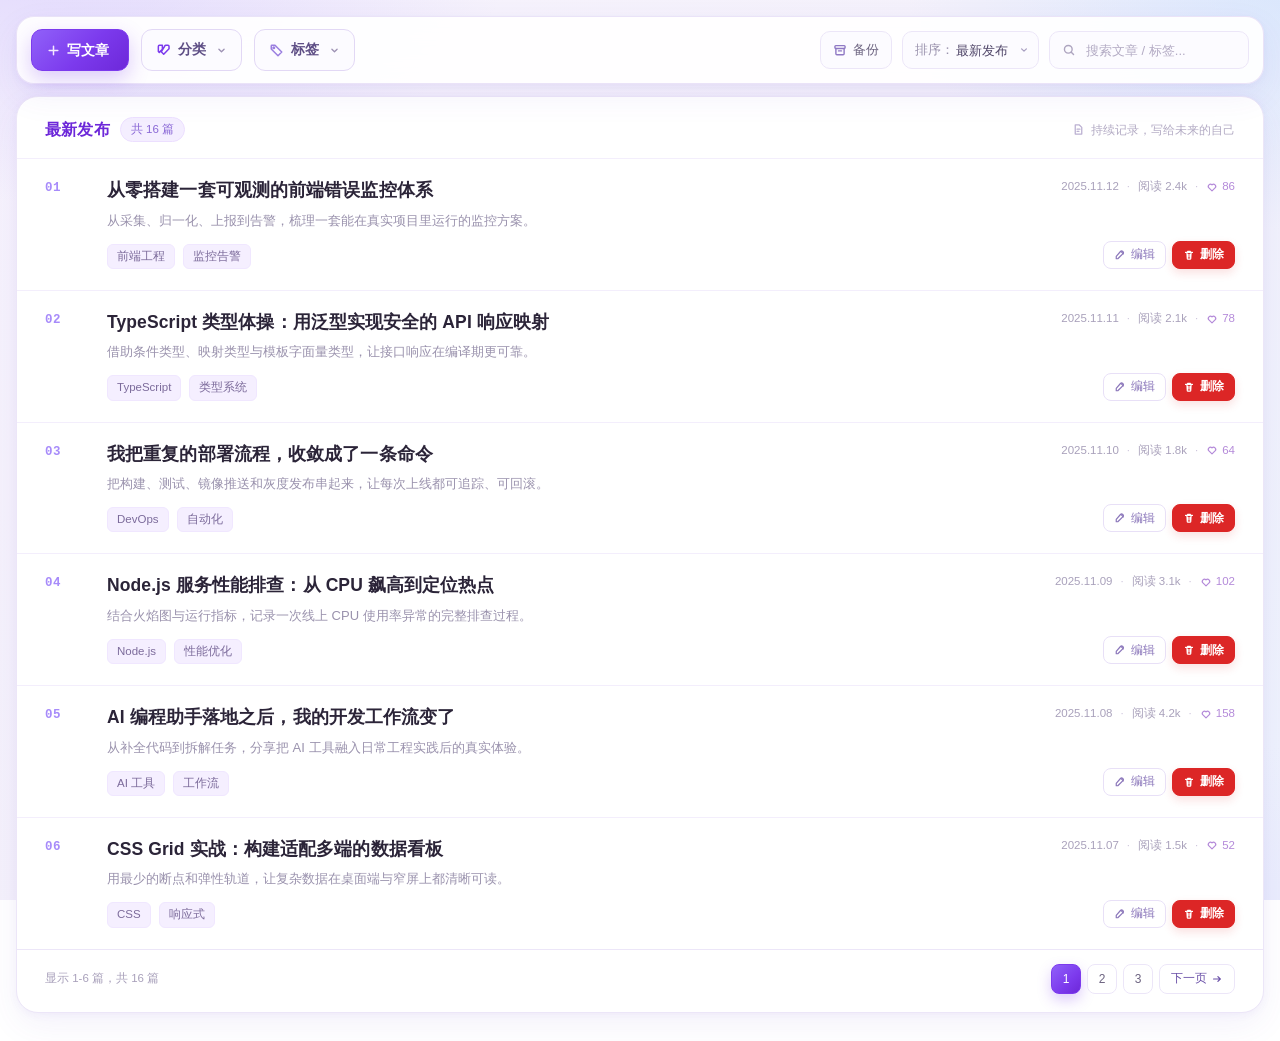
==== commit d34f79c2: "提交代码" ====
--- a/index.html
+++ b/index.html
@@ -23,21 +23,30 @@
   <symbol id="i-upload" viewBox="0 0 16 16"><path d="M8 10.3V3.2M5.2 6 8 3.2 10.8 6M3.2 12.8h9.6"/></symbol>
   <symbol id="i-close" viewBox="0 0 16 16"><path d="m4.4 4.4 7.2 7.2M11.6 4.4l-7.2 7.2"/></symbol>
   <symbol id="i-tags" viewBox="0 0 16 16"><path d="M2.5 3.6c0-.6.5-1.1 1.1-1.1h3.2v4.2L3.5 10 2.5 9V3.6ZM9.2 3.6c0-.6.5-1.1 1.1-1.1h2.5c.6 0 1.1.5 1.1 1.1v2.5L8.2 12 5.6 9.4l3.6-5.8Z"/></symbol>
+  <symbol id="i-tag" viewBox="0 0 16 16"><path d="M2.4 3.1c0-.4.3-.7.7-.7h3.3l7.2 7.2-4 4L2.4 6.4V3.1Z"/><circle cx="5.1" cy="5.1" r=".85"/></symbol>
   <symbol id="i-check" viewBox="0 0 16 16"><path d="m3.4 8.2 3 3 6.2-6.4"/></symbol>
 </svg>
 
 <header class="topbar">
   <a class="write-btn" href="edit.html"><svg class="icon"><use href="#i-plus"/></svg>写文章</a>
 
-  <nav class="tabs" id="tabs" aria-label="文章分类">
-    <button class="tab is-active" type="button" data-cat="all">全部文章<span class="tab-count" data-count="all">00</span></button>
-    <span class="tab-indicator" id="tabIndicator" aria-hidden="true"></span>
-  </nav>
+  <div class="category-filter" id="categoryFilter">
+    <button class="category-filter-btn" id="categoryFilterBtn" type="button" aria-haspopup="menu" aria-expanded="false" aria-controls="categoryMenu">
+      <svg class="icon"><use href="#i-tags"/></svg><span>分类</span>
+      <svg class="icon category-filter-caret"><use href="#i-caret"/></svg>
+    </button>
+    <div class="category-menu" id="categoryMenu" role="menu" aria-label="选择分类" hidden></div>
+  </div>
+
+  <div class="category-filter tag-filter" id="tagFilter">
+    <button class="category-filter-btn" id="tagFilterBtn" type="button" aria-haspopup="menu" aria-expanded="false" aria-controls="tagMenu">
+      <svg class="icon"><use href="#i-tag"/></svg><span>标签</span>
+      <svg class="icon category-filter-caret"><use href="#i-caret"/></svg>
+    </button>
+    <div class="category-menu" id="tagMenu" role="menu" aria-label="选择标签" hidden></div>
+  </div>
 
   <div class="tools">
-    <button class="backup-btn category-manage-btn" id="categoryManageBtn" type="button" title="管理分类" aria-label="管理分类">
-      <svg class="icon"><use href="#i-tags"/></svg><span>分类编辑</span>
-    </button>
     <button class="backup-btn" id="backupBtn" type="button" title="备份与恢复" aria-label="备份与恢复">
       <svg class="icon"><use href="#i-archive"/></svg><span>备份</span>
     </button>
@@ -126,6 +135,42 @@
   </section>
 </div>
 
+<div class="modal" id="tagModal" hidden>
+  <div class="modal-backdrop" data-close-tag></div>
+  <section class="modal-card category-card" role="dialog" aria-modal="true" aria-labelledby="tagTitle">
+    <header class="modal-head">
+      <div>
+        <h2 id="tagTitle">标签编辑</h2>
+        <p>新增或删除标签，文章列表的标签筛选会同步更新。</p>
+      </div>
+      <button class="modal-close" type="button" data-close-tag aria-label="关闭标签编辑">
+        <svg class="icon"><use href="#i-close"/></svg>
+      </button>
+    </header>
+    <div class="category-body">
+      <form class="category-add" id="tagForm">
+        <label class="category-input-wrap" for="tagInput">
+          <span class="category-input-icon"><svg class="icon"><use href="#i-tag"/></svg></span>
+          <input id="tagInput" type="text" maxlength="16" placeholder="输入标签名称，如：组件化" autocomplete="off">
+        </label>
+        <button class="category-add-btn" id="tagAddBtn" type="submit">
+          <svg class="icon"><use href="#i-plus"/></svg><span>添加标签</span>
+        </button>
+      </form>
+      <p class="category-error" id="tagError" role="alert" hidden></p>
+      <div class="category-list-head">
+        <span>当前标签</span>
+        <span id="tagTotal">共 0 个</span>
+      </div>
+      <div class="category-list tag-list" id="tagList" aria-live="polite"></div>
+      <p class="category-note">用于文章列表的标签筛选；有文章使用的标签暂不能删除。</p>
+    </div>
+    <footer class="category-foot">
+      <button class="category-done-btn" type="button" data-close-tag>完成</button>
+    </footer>
+  </section>
+</div>
+
 <div class="modal" id="backupModal" hidden>
   <div class="modal-backdrop" data-close-backup></div>
   <section class="modal-card" role="dialog" aria-modal="true" aria-labelledby="backupTitle">
--- a/assets/css/list.css
+++ b/assets/css/list.css
@@ -66,34 +66,52 @@
 .write-btn:hover{filter:brightness(1.05);box-shadow:0 12px 26px rgba(124,58,237,.32)}
 .write-btn:active{transform:translateY(1px)}
 
-.tabs{
-  position:relative;display:flex;align-items:center;gap:6px;
-  min-width:0;overflow-x:auto;scrollbar-width:none;
-}
-.tabs::-webkit-scrollbar{display:none}
-.tab-indicator{
-  position:absolute;left:0;bottom:0;width:0;height:2px;
-  border-radius:2px 2px 0 0;background:var(--purple-strong);pointer-events:none;
-  transform:translate3d(0,0,0);
-  transition:transform .3s cubic-bezier(.33,1,.68,1),width .3s cubic-bezier(.33,1,.68,1);
-  will-change:transform,width;
-}
-.tab-indicator.is-instant{transition:none}
-.tab{
-  position:relative;display:inline-flex;align-items:center;gap:5px;
-  height:42px;padding:0 12px;flex:none;
-  border:0;border-bottom:2px solid transparent;background:transparent;
-  color:#6d6481;font-size:13.5px;white-space:nowrap;cursor:pointer;
-  transition:color .15s,background .15s,border-color .15s;
-}
-.tab:hover{color:var(--purple-strong)}
-.tab.is-active{color:var(--purple-deep);font-weight:600}
-.tab-count{
-  position:relative;top:4px;
-  font-size:10.5px;font-weight:500;color:#aea6c0;
-  font-family:var(--mono);letter-spacing:.2px;
-}
-.tab.is-active .tab-count{color:#9b7fe0}
+.category-filter{position:relative;flex:none}
+.tag-filter .category-filter-btn .icon:first-child{color:#9b7fe0}
+.category-filter-btn{
+  display:inline-flex;align-items:center;gap:7px;
+  height:42px;padding:0 13px 0 14px;
+  border:1px solid var(--line-strong);border-radius:11px;
+  background:#fcfbff;color:#5f4f86;
+  font-size:13.5px;font-weight:600;cursor:pointer;
+  transition:background .15s,border-color .15s,color .15s,box-shadow .15s;
+}
+.category-filter-btn .icon{width:15px;height:15px;color:var(--purple-strong)}
+.category-filter-btn .category-filter-caret{width:13px;height:13px;margin-left:2px;color:#9d91b3;transition:transform .18s}
+.category-filter-btn:hover,.category-filter-btn[aria-expanded="true"]{
+  background:#fff;border-color:#d9c8f5;color:var(--purple-deep);box-shadow:0 4px 12px rgba(124,58,237,.08);
+}
+.category-filter-btn:focus-visible{outline:none;border-color:#cbb8f3;box-shadow:0 0 0 4px rgba(139,92,246,.1)}
+.category-filter-btn[aria-expanded="true"] .category-filter-caret{transform:rotate(180deg)}
+.category-menu{
+  position:absolute;left:0;top:calc(100% + 8px);z-index:40;
+  width:220px;max-height:min(500px,calc(100vh - 90px));overflow:auto;
+  padding:7px;border:1px solid var(--line);border-radius:13px;
+  background:#fff;box-shadow:0 18px 42px rgba(62,38,124,.18),0 2px 8px rgba(62,38,124,.06);
+  animation:category-menu-in .14s ease-out;
+}
+.category-menu[hidden]{display:none}
+@keyframes category-menu-in{from{opacity:0;transform:translateY(-4px)}to{opacity:1;transform:none}}
+.category-menu-item{
+  display:flex;align-items:center;justify-content:space-between;gap:12px;
+  width:100%;height:36px;padding:0 10px;
+  border:0;border-radius:8px;background:transparent;
+  color:#5d5473;font-size:13px;text-align:left;cursor:pointer;
+  transition:background .15s,color .15s;
+}
+.category-menu-item:hover,.category-menu-item:focus-visible{background:#f7f2ff;color:var(--purple-deep);outline:none}
+.category-menu-item.is-active{background:#f4eeff;color:var(--purple-deep);font-weight:600}
+.category-menu-count{color:#aaa1bb;font-family:var(--mono);font-size:10.5px;font-weight:500;letter-spacing:.2px}
+.category-menu-item.is-active .category-menu-count{color:#9b7fe0}
+.category-menu-divider{height:1px;margin:6px 5px;background:var(--line-soft)}
+.category-menu-edit{
+  display:flex;align-items:center;justify-content:space-between;gap:12px;
+  width:100%;height:38px;padding:0 10px;border:0;border-radius:8px;background:transparent;
+  color:#6b51a8;font-size:12.5px;font-weight:600;text-align:left;cursor:pointer;
+  transition:background .15s,color .15s;
+}
+.category-menu-edit:hover,.category-menu-edit:focus-visible{background:#f4eeff;color:var(--purple-deep);outline:none}
+.category-menu-edit .icon{width:13px;height:13px;color:#9b7fe0}
 
 .tools{display:flex;align-items:center;gap:10px;margin-left:auto;flex:none;min-width:0}
 .backup-btn{
@@ -105,8 +123,6 @@
 }
 .backup-btn .icon{width:14px;height:14px;color:#8f79c4}
 .backup-btn:hover{background:#fff;border-color:#dfd3f7;color:var(--purple-strong);box-shadow:0 4px 12px rgba(124,58,237,.07)}
-.category-manage-btn{background:#faf7ff;border-color:#e6dbf8}
-.category-manage-btn .icon{color:var(--purple-strong)}
 .sort{
   position:relative;display:inline-flex;align-items:center;
   height:38px;padding:0 10px 0 12px;
@@ -382,6 +398,12 @@
   border:0;background:transparent;color:#4b4166;font:500 13px var(--ui-font);
   cursor:text;text-align:left;
 }
+.tag-name{display:flex;align-items:center;cursor:default;max-width:100%}
+.tag-name::before{
+  content:"";width:5px;height:5px;flex:none;margin-right:1px;border-radius:50%;
+  background:#b89be8;
+}
+
 .category-name span{min-width:0;overflow:hidden;text-overflow:ellipsis;white-space:nowrap}
 .category-edit-icon{width:11px;height:11px;flex:none;color:#b9acd0;opacity:0;transition:opacity .15s,color .15s}
 .category-tile:hover .category-edit-icon,.category-name:focus-visible .category-edit-icon{opacity:1;color:var(--purple-strong)}
@@ -440,12 +462,9 @@
 @media (max-width:1680px){
   .search{width:200px}
   .topbar{gap:12px}
-  .topbar{flex-wrap:wrap;row-gap:10px}
-  .tabs{order:3;width:100%;flex:1 0 100%;overflow-x:auto}
 }
 @media (max-width:1040px){
   .topbar{flex-wrap:wrap;row-gap:10px}
-  .tabs{order:3;width:100%}
   .tools{flex:1}
   .search{flex:1;width:auto}
 }
@@ -455,10 +474,11 @@
   .tools{flex:1 1 100%;flex-wrap:wrap;gap:8px}
   .backup-btn{width:38px;padding:0}
   .backup-btn span{display:none}
-  .category-manage-btn span{display:none}
   .sort{flex:none}
   .search{flex:1 1 150px;width:auto;min-width:0}
-  .tab{height:38px;padding:0 9px;font-size:13px}
+  .category-filter-btn{height:38px;padding:0 11px;font-size:13px}
+  .category-menu{width:min(220px,calc(100vw - 20px));max-height:min(360px,calc(100vh - 76px))}
+  .tag-filter .category-menu{left:auto;right:0}
   .shell{padding:0 10px 20px}
   .panel{border-radius:18px}
   .panel-head{padding:16px 16px 12px}
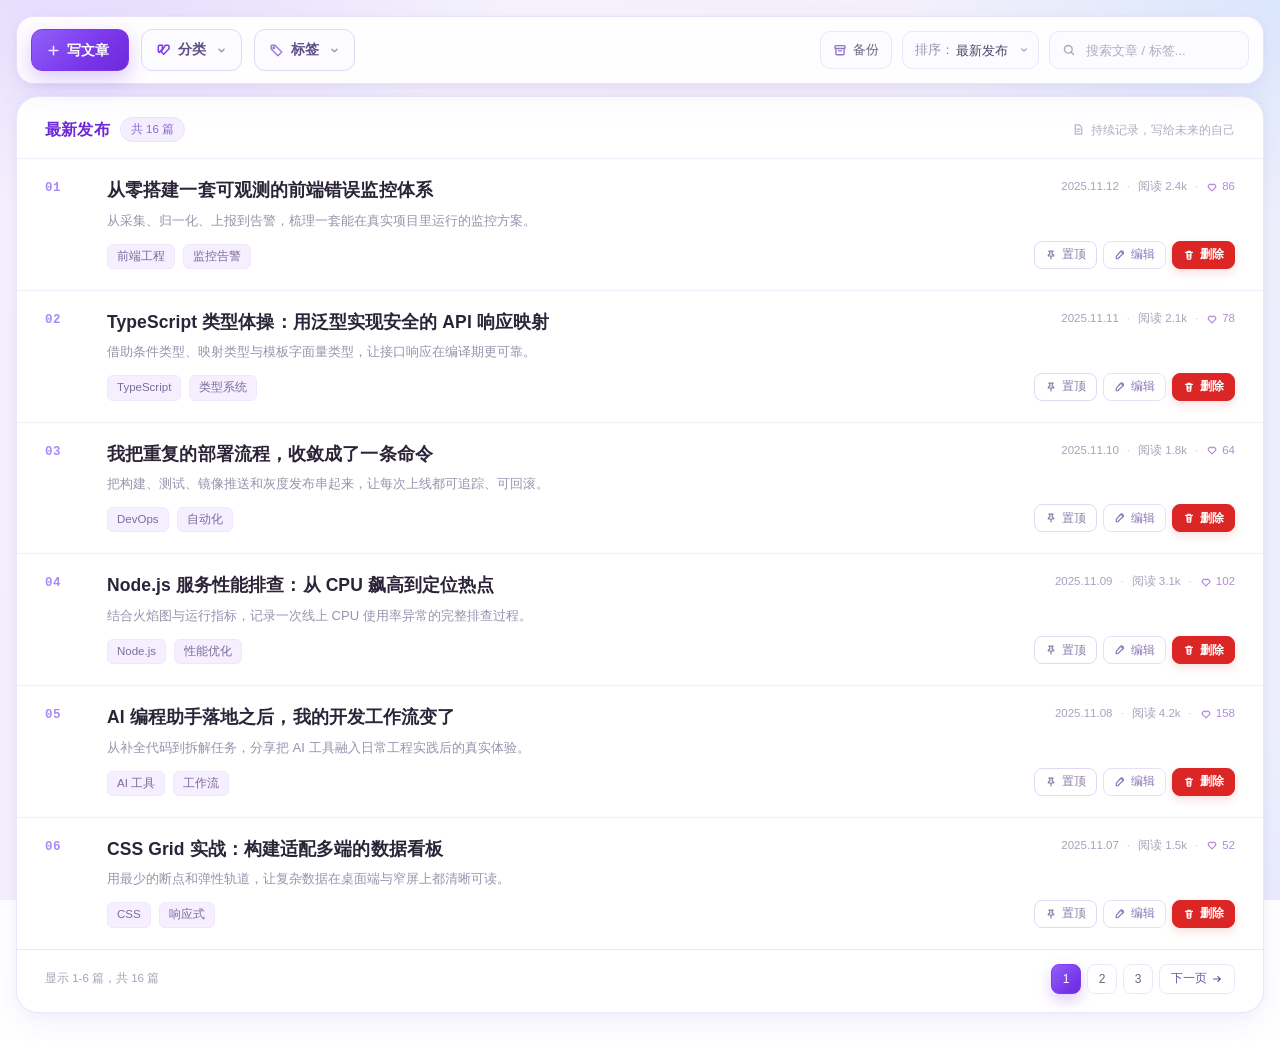
==== commit 660ddb02: "提交代码" ====
--- a/index.html
+++ b/index.html
@@ -24,6 +24,7 @@
   <symbol id="i-close" viewBox="0 0 16 16"><path d="m4.4 4.4 7.2 7.2M11.6 4.4l-7.2 7.2"/></symbol>
   <symbol id="i-tags" viewBox="0 0 16 16"><path d="M2.5 3.6c0-.6.5-1.1 1.1-1.1h3.2v4.2L3.5 10 2.5 9V3.6ZM9.2 3.6c0-.6.5-1.1 1.1-1.1h2.5c.6 0 1.1.5 1.1 1.1v2.5L8.2 12 5.6 9.4l3.6-5.8Z"/></symbol>
   <symbol id="i-tag" viewBox="0 0 16 16"><path d="M2.4 3.1c0-.4.3-.7.7-.7h3.3l7.2 7.2-4 4L2.4 6.4V3.1Z"/><circle cx="5.1" cy="5.1" r=".85"/></symbol>
+  <symbol id="i-pin" viewBox="0 0 16 16"><path d="M5 2.7h6M6.1 2.7l.4 3.6-2.1 2v1h7.2v-1l-2.1-2 .4-3.6M8 9.3v4"/></symbol>
   <symbol id="i-check" viewBox="0 0 16 16"><path d="m3.4 8.2 3 3 6.2-6.4"/></symbol>
 </svg>
 
--- a/assets/css/list.css
+++ b/assets/css/list.css
@@ -231,6 +231,22 @@
 .edit-link .icon{width:12px;height:12px}
 .edit-link:hover{background:var(--purple-soft);border-color:#d6c6f5;color:var(--purple-strong)}
 .row:hover .edit-link,.edit-link:focus-visible{opacity:1}
+.pin-btn{
+  display:inline-flex;align-items:center;gap:5px;
+  height:28px;padding:0 10px;
+  border:1px solid var(--line-strong);border-radius:8px;background:#fff;
+  color:#8a7bab;font-size:11.5px;font-weight:500;cursor:pointer;
+  transition:background .15s,border-color .15s,color .15s,box-shadow .15s;
+}
+.pin-btn .icon{width:12px;height:12px}
+.pin-btn:hover{background:var(--purple-soft);border-color:#d6c6f5;color:var(--purple-strong)}
+.pin-btn.is-pinned{border-color:#d9c8f5;background:#f4eeff;color:var(--purple-deep);font-weight:600}
+.pin-btn.is-pinned .icon{fill:currentColor}
+.pin-btn.is-pinned:hover{border-color:#cbb8f3;background:#ede2ff}
+.pin-btn:disabled{opacity:.55;cursor:wait}
+.pin-btn:focus-visible{outline:2px solid #ddd0f7;outline-offset:2px}
+.row.is-pinned{background:linear-gradient(90deg,#fcf9ff 0%,#fdfbff 62%,#fff 100%)}
+.row.is-pinned .idx{color:var(--purple-strong)}
 .delete-btn{
   display:inline-flex;align-items:center;gap:5px;
   height:28px;padding:0 10px;
@@ -491,6 +507,8 @@
   .meta{display:none}
   .edit-link{opacity:1;transform:none;width:30px;height:30px;padding:0;justify-content:center;font-size:0}
   .edit-link .icon{width:14px;height:14px}
+  .pin-btn{width:30px;height:30px;padding:0;justify-content:center;font-size:0}
+  .pin-btn .icon{width:14px;height:14px}
   .delete-btn{height:30px;padding:0 9px;font-size:11px}
   .panel-foot{flex-wrap:wrap;gap:10px;padding:12px 16px 16px}
   .pager{margin-left:auto}
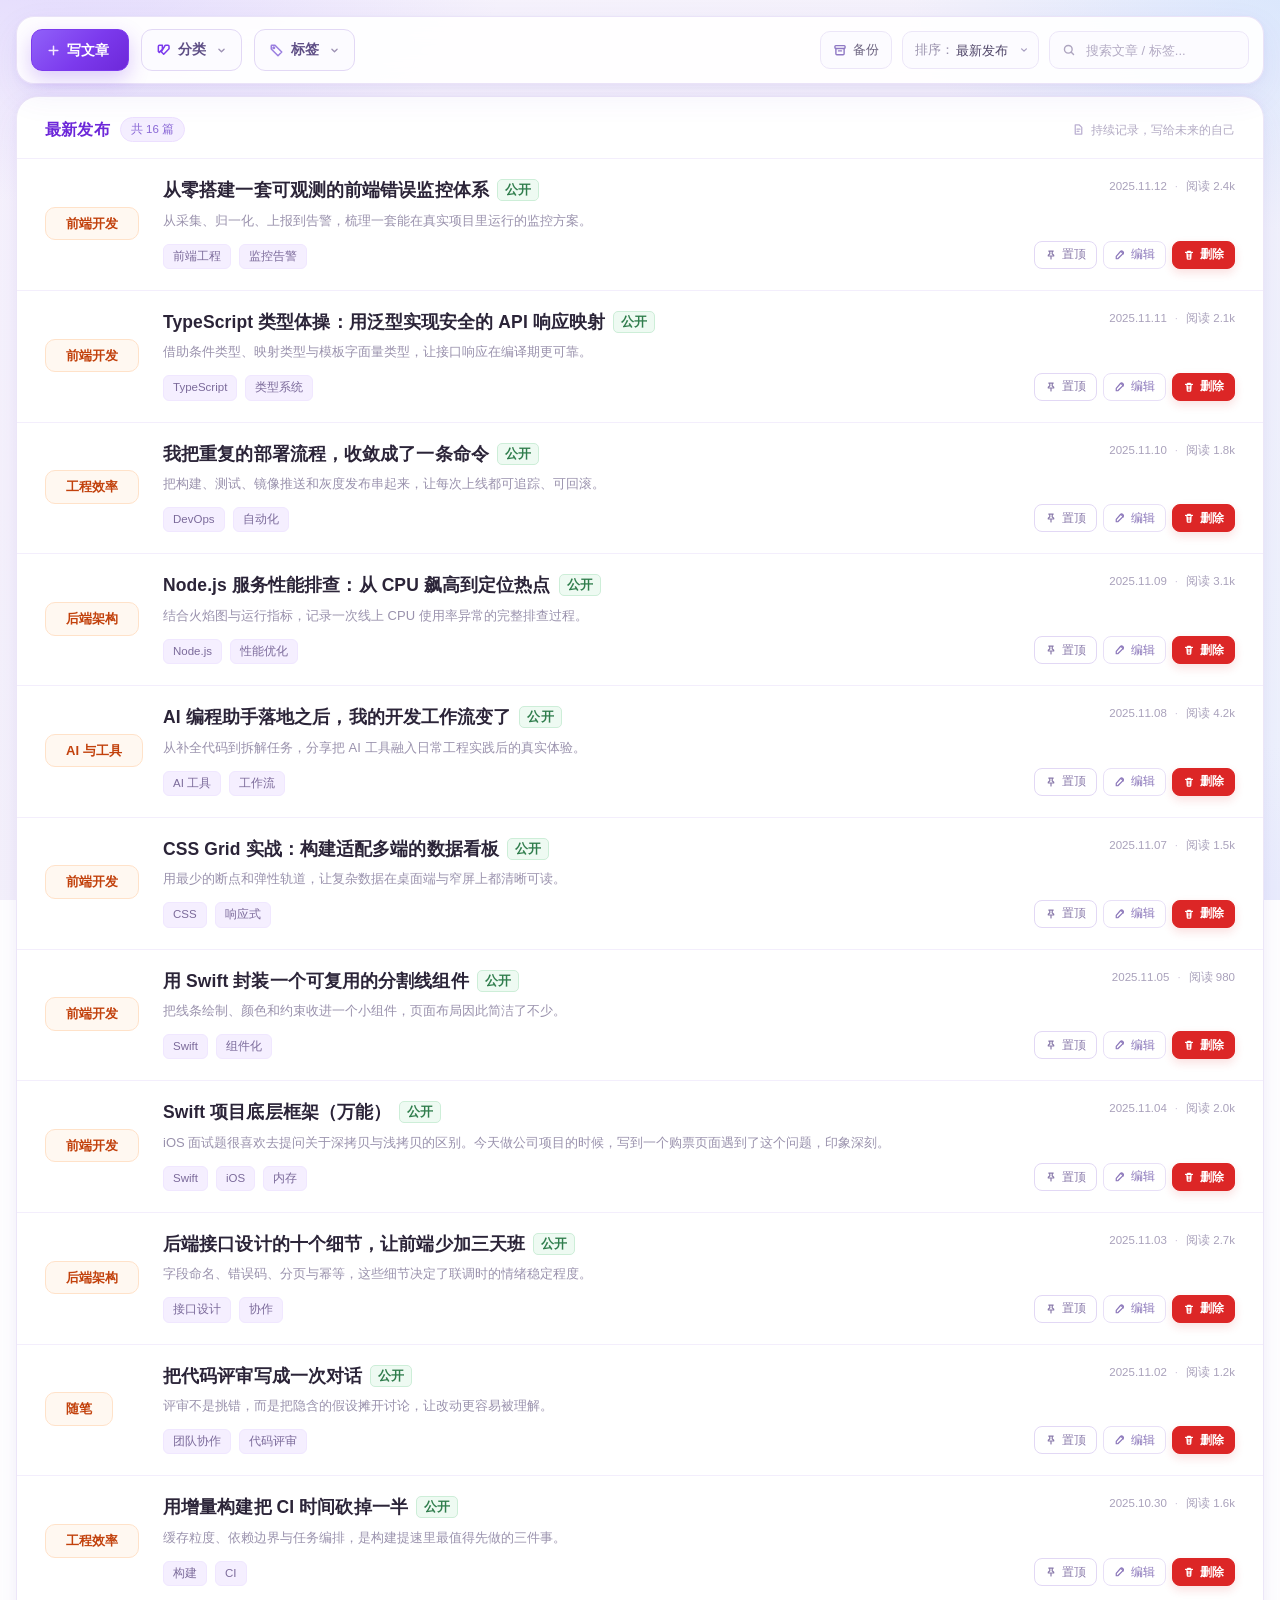
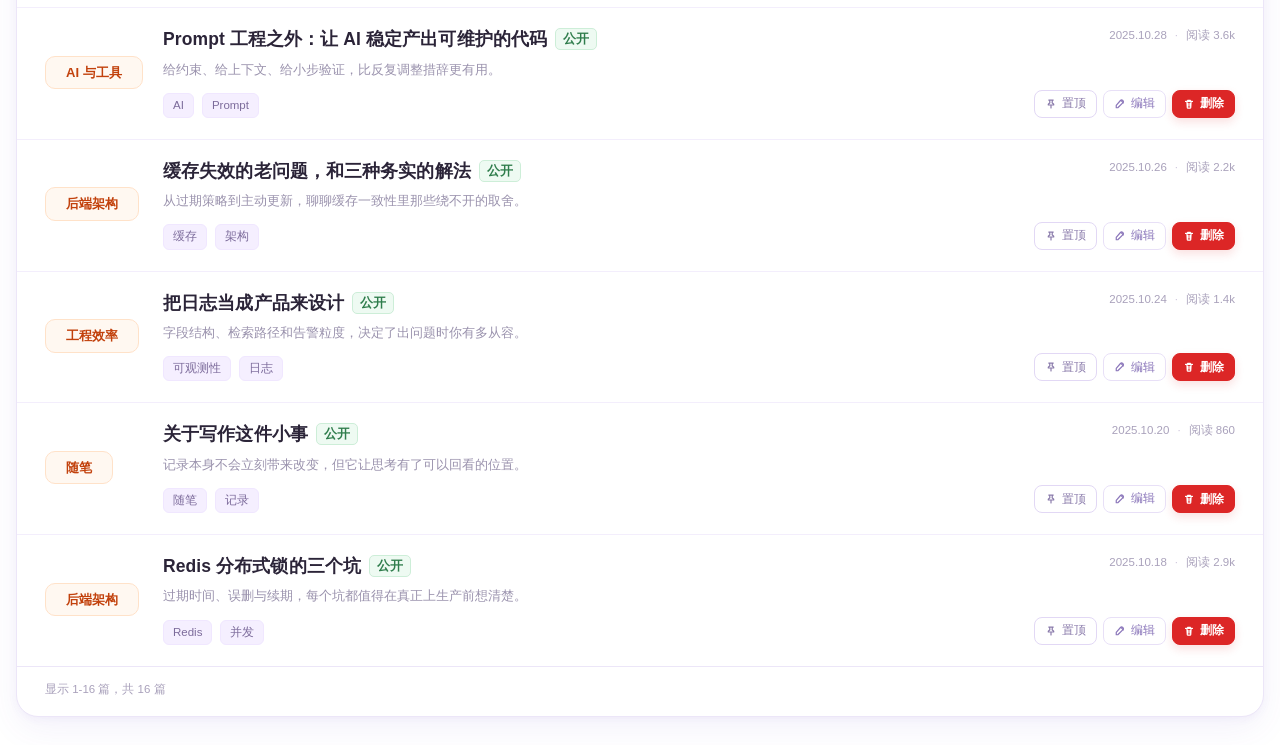
==== commit 70a6158f: "提交嗲吗" ====
--- a/index.html
+++ b/index.html
@@ -29,7 +29,7 @@
 </svg>
 
 <header class="topbar">
-  <a class="write-btn" href="edit.html"><svg class="icon"><use href="#i-plus"/></svg>写文章</a>
+  <a class="write-btn" href="edit.html" target="_blank" rel="noopener"><svg class="icon"><use href="#i-plus"/></svg>写文章</a>
 
   <div class="category-filter" id="categoryFilter">
     <button class="category-filter-btn" id="categoryFilterBtn" type="button" aria-haspopup="menu" aria-expanded="false" aria-controls="categoryMenu">
--- a/assets/css/list.css
+++ b/assets/css/list.css
@@ -188,17 +188,27 @@
 }
 @keyframes list-spin{to{transform:rotate(360deg)}}
 .row{
-  display:grid;grid-template-columns:46px minmax(0,1fr) auto;column-gap:16px;
+  --cat-font:13px;
+  --cat-pad-x:20px;
+  --cat-col:102px; /* 4 个字 × 13px + 左右各 20px 内边距 + 8px 余量 */
+  display:grid;grid-template-columns:var(--cat-col) minmax(0,1fr) auto;column-gap:16px;
   padding:19px 28px 21px;
   border-top:1px solid var(--line-soft);
+  cursor:pointer;
   transition:background .18s;
 }
 .row:hover{background:linear-gradient(90deg,#fbf8ff 0%,#fdfbff 58%,#fff 100%)}
 .row-main{display:block;min-width:0;text-decoration:none;border-radius:10px}
+.row-side,.row-actions{cursor:default}
+.row-actions a,.row-actions button{cursor:pointer}
 .row-main:focus-visible{outline:2px solid #cbb8f3;outline-offset:4px}
-.idx{
-  font-family:var(--mono);font-size:12.5px;font-weight:600;letter-spacing:.5px;
-  color:#a78bfa;padding-top:1px;
+.row-cat{display:flex;align-items:center;justify-content:flex-start;min-width:0}
+.category-badge{
+  display:inline-flex;align-items:center;justify-content:center;max-width:100%;
+  padding:6px var(--cat-pad-x);border:1px solid #ffe2c9;border-radius:10px;
+  background:#fff8f1;color:#c2410c;
+  font-size:var(--cat-font);font-weight:600;line-height:1.5;letter-spacing:.1px;
+  text-align:center;white-space:normal;word-break:break-word;
 }
 .row-main{min-width:0}
 .title{margin:0 0 6px;font-size:17.5px;line-height:1.45;font-weight:600;color:#2b2438;letter-spacing:.1px}
@@ -216,8 +226,13 @@
   color:#a9a1bb;font-size:11.5px;white-space:nowrap;
 }
 .meta .dot{color:#cdc5dc}
-.meta .likes{display:inline-flex;align-items:center;gap:4px;color:#b48ad9}
-.meta .likes .icon{width:12px;height:12px}
+.visibility-badge{
+  display:inline-flex;align-items:center;margin-left:8px;padding:0 7px;
+  border:1px solid #cdeed8;border-radius:5px;background:#eefaf2;
+  color:#2f7d4c;font-size:12.5px;font-weight:700;line-height:1.6;
+  letter-spacing:.1px;vertical-align:2px;white-space:nowrap;
+}
+.visibility-badge.is-private{border-color:#e6e1ef;background:#f5f3f8;color:#7b718c}
 .row-side{display:flex;flex-direction:column;align-items:flex-end;justify-content:space-between;gap:10px;min-width:0}
 .row-actions{display:flex;align-items:center;justify-content:flex-end;gap:6px}
 .edit-link{
@@ -246,7 +261,6 @@
 .pin-btn:disabled{opacity:.55;cursor:wait}
 .pin-btn:focus-visible{outline:2px solid #ddd0f7;outline-offset:2px}
 .row.is-pinned{background:linear-gradient(90deg,#fcf9ff 0%,#fdfbff 62%,#fff 100%)}
-.row.is-pinned .idx{color:var(--purple-strong)}
 .delete-btn{
   display:inline-flex;align-items:center;gap:5px;
   height:28px;padding:0 10px;
@@ -499,11 +513,12 @@
   .panel{border-radius:18px}
   .panel-head{padding:16px 16px 12px}
   .panel-hint{display:none}
-  .row{grid-template-columns:32px minmax(0,1fr) auto;column-gap:10px;padding:16px 16px 18px}
-  .idx{padding-top:1px;font-size:11.5px}
+  .row{grid-template-columns:minmax(0,1fr) auto;column-gap:10px;padding:16px 16px 18px}
+  .row-cat{grid-column:1;grid-row:1;align-self:start;margin-bottom:5px}
+  .row-main{grid-column:1;grid-row:2}
   .title{font-size:16px;margin:0 0 5px}
   .summary{font-size:12.5px;margin-bottom:10px}
-  .row-side{justify-content:flex-start;gap:12px}
+  .row-side{grid-column:2;grid-row:1 / span 2;justify-content:flex-start;gap:12px}
   .meta{display:none}
   .edit-link{opacity:1;transform:none;width:30px;height:30px;padding:0;justify-content:center;font-size:0}
   .edit-link .icon{width:14px;height:14px}
